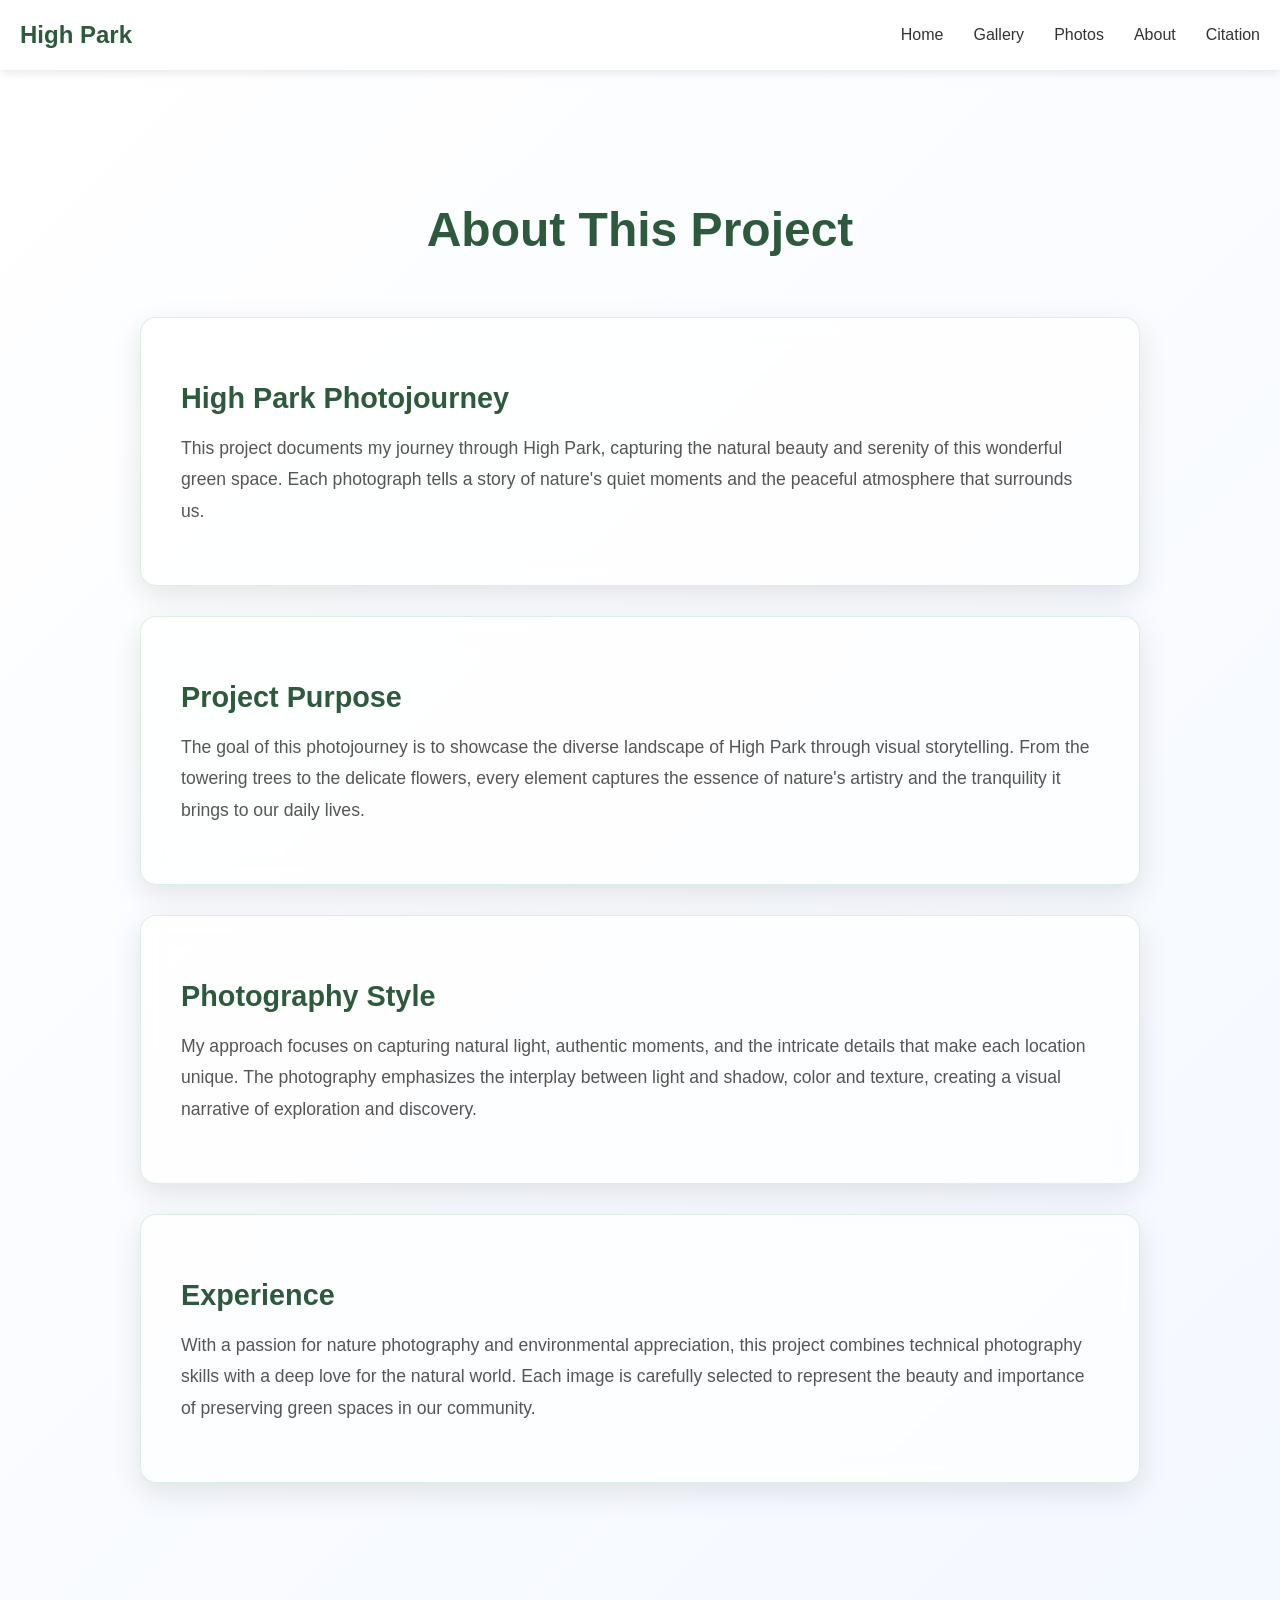
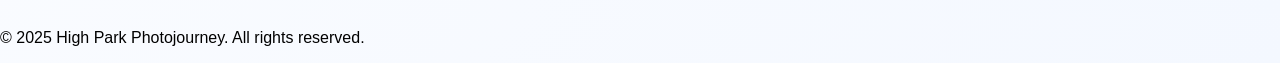
==== about.html @ 3a2fc381 "Add Nav" ====
<!DOCTYPE html>
<html lang="en">
<head>
    <meta charset="UTF-8">
    <meta name="viewport" content="width=device-width, initial-scale=1.0">
    <title>About - High Park Photojourney</title>
    <link rel="stylesheet" type="text/css" href="css/style.css">
    <link rel="stylesheet" href="https://unpkg.com/aos@2.3.4/dist/aos.css">
</head>
<body>

<nav class="navbar active">
    <div class="navbar-container">
        <div class="navbar-logo">
            <a href="index.html">High Park</a>
        </div>
        <ul class="navbar-menu">
            <li><a href="index.html#home">Home</a></li>
            <li><a href="index.html#gallery">Gallery</a></li>
            <li><a href="index.html#photos">Photos</a></li>
            <li><a href="about.html">About</a></li>
            <li><a href="citation.html">Citation</a></li>
        </ul>
    </div>
</nav>

<div class="about-section">
    <div class="about-content">
        <h1 data-aos="fade-down">About This Project</h1>
        
        <article class="about-card" data-aos="fade-up">
            <h2>High Park Photojourney</h2>
            <p>
                This project documents my journey through High Park, capturing the natural beauty 
                and serenity of this wonderful green space. Each photograph tells a story of nature's 
                quiet moments and the peaceful atmosphere that surrounds us.
            </p>
        </article>

        <article class="about-card" data-aos="fade-up" style="animation-delay: 0.2s;">
            <h2>Project Purpose</h2>
            <p>
                The goal of this photojourney is to showcase the diverse landscape of High Park 
                through visual storytelling. From the towering trees to the delicate flowers, 
                every element captures the essence of nature's artistry and the tranquility it brings 
                to our daily lives.
            </p>
        </article>

        <article class="about-card" data-aos="fade-up" style="animation-delay: 0.4s;">
            <h2>Photography Style</h2>
            <p>
                My approach focuses on capturing natural light, authentic moments, and the intricate 
                details that make each location unique. The photography emphasizes the interplay between 
                light and shadow, color and texture, creating a visual narrative of exploration and discovery.
            </p>
        </article>

        <article class="about-card" data-aos="fade-up" style="animation-delay: 0.6s;">
            <h2>Experience</h2>
            <p>
                With a passion for nature photography and environmental appreciation, this project 
                combines technical photography skills with a deep love for the natural world. Each 
                image is carefully selected to represent the beauty and importance of preserving 
                green spaces in our community.
            </p>
        </article>
    </div>
</div>

<footer class="footer">
    <p>&copy; 2025 High Park Photojourney. All rights reserved.</p>
</footer>

<script src="https://unpkg.com/aos@2.3.4/dist/aos.js"></script>
<script>
    AOS.init({
        duration: 1200,
        easing: "ease-out-cubic",
        once: false,
        offset: 120
    });
</script>
<script src="js/nav.js"></script>
</body>
</html>
---- css/style.css ----
body { 
    font-family: Arial, sans-serif;
    background: linear-gradient(135deg, #ffffff, #f4f8ff);
    color: rgb(0, 0, 0);
    min-height: 100vh;
    overflow-x: hidden;
    transition: background-color 0.8s ease;
    margin: 0;
}

h1 { 
    color: #e38484; 
}
img {
    max-width: 700px; 
    margin-top: 20px; 
}
.section { 
    margin-bottom: 60px; 
}

.bigh {
    height: 100vh;

    display: flex;

    align-items: center;     /* vertical */
    position: relative;
    overflow: hidden;
    background: linear-gradient(135deg, #ffffff, #c4f8cf);
}
.bigh-texture {
    content: "";
    position: absolute;
    top: 0;
    left: 0;
    width: 100%;
    height: 100%;
    background-image: url('../image/pexels-artempodrez-7233310.jpg');
    background-size: cover;
    background-position: center;
    background-attachment: fixed;
    opacity: 0.45;
    z-index: 1;
    pointer-events: none;
}

.bigh-content {
    position: relative;
    z-index: 3;
    display: flex;
    align-items: center;
    justify-content: center;
    gap: 20px;
}


.bigh h1 {
    margin: 0;
    justify-content: center; /* horizontal */
    z-index: 3;
}

.bigh img {
    width: 50vw;
    height:300px;
    object-fit: cover;
    z-index: 3;
}

  
body {
    margin: 0;
}

/* Navigation Bar */
.navbar {
    position: fixed;
    top: 0;
    left: 0;
    width: 100%;
    height: 70px;
    background: rgba(255, 255, 255, 0.95);
    backdrop-filter: blur(10px);
    box-shadow: 0 2px 10px rgba(0, 0, 0, 0.1);
    z-index: 1000;
    opacity: 0;
    transform: translateY(-100%);
    transition: all 0.3s ease;
}

.navbar.active {
    opacity: 1;
    transform: translateY(0);
}

.navbar-container {
    max-width: 1400px;
    margin: 0 auto;
    padding: 0 20px;
    height: 100%;
    display: flex;
    justify-content: space-between;
    align-items: center;
}

.navbar-logo a {
    font-size: 1.5rem;
    font-weight: 700;
    color: #2d5a3d;
    text-decoration: none;
    transition: color 0.3s ease;
}

.navbar-logo a:hover {
    color: #46b46e;
}

.navbar-menu {
    display: flex;
    list-style: none;
    gap: 30px;
    margin: 0;
    padding: 0;
}

.navbar-menu a {
    color: #333;
    text-decoration: none;
    font-size: 1rem;
    font-weight: 500;
    position: relative;
    transition: color 0.3s ease;
}

.navbar-menu a::after {
    content: "";
    position: absolute;
    bottom: -5px;
    left: 0;
    width: 0;
    height: 2px;
    background: #46b46e;
    transition: width 0.3s ease;
}

.navbar-menu a:hover {
    color: #2d5a3d;
}

.navbar-menu a:hover::after {
    width: 100%;
}

/* Responsive navbar */
@media (max-width: 768px) {
    .navbar-container {
        flex-direction: column;
        padding: 0 15px;
    }

    .navbar-menu {
        gap: 15px;
        flex-wrap: wrap;
        justify-content: center;
    }

    .navbar-menu a {
        font-size: 0.9rem;
    }

    .navbar {
        height: auto;
        padding: 15px 0;
    }
}

@media (max-width: 480px) {
    .navbar-logo a {
        font-size: 1.2rem;
    }

    .navbar-menu {
        gap: 10px;
    }

    .navbar-menu a {
        font-size: 0.8rem;
    }
}


#i4wlz {
    z-index: 3;
    top: 379px;
    left: 134px;
    float: left;
    position: absolute;
}
  
#iyi3k {
    border-radius: 20px;
    top: 15vh;
    left: 19vh;
    z-index: 3;
}
  
#iiyzl {
    width: 30vw;
    border-radius: 20px;
    z-index: 13;
    overflow: auto;
    display: inline;
    position: absolute;
    left: 55%;
}
  
#iz1k4 {
    width: 148vw;
    overflow: clip;
    float: left;
    position: absolute;
    top: 0%;
    z-index: 0;
    height: 150vh;
    right: 0%;
}
  
.gjs-row {
    display: flex;
    flex-wrap: wrap;
    gap: 20px;
    padding: 40px 20px;
    width: 100%;
    justify-content: center;
    align-items: center;
    margin: 0 auto;
}

.gjs-cell {
    flex: 1;
    min-width: 300px;
    max-width: 45%;
    display: flex;
    justify-content: center;
    align-items: center;
    position: relative;
    height: auto;
}

.c11738 {
    width: 100%;
    max-width: 30vw;
    height: auto;
    border-radius: 19px;
    position: relative;
    top: auto;
    left: auto;
}

.c47275 {
    position: relative;
    display: block;
    text-align: center;
    width: 100%;
    margin-bottom: 15px;
    font-size: 1.1rem;
    color: #235d3f;
    font-weight: 600;
}

#iiyzl {
    width: 100%;
    max-width: 30vw;
    height: auto;
    border-radius: 20px;
    position: relative;
    left: auto;
    display: block;
}
  
@media (max-width: 768px) {
    .gjs-cell {
      width: 100%;
      display: block;
    }
}
  


.nature-gallery{
    position:relative;
    min-height:500vh;
    overflow:hidden;

    padding:8vh 0;

    background:
    radial-gradient(circle at 20% 20%,
    rgba(110,255,160,.15),
    transparent 35%),

    radial-gradient(circle at 80% 40%,
    rgba(180,255,180,.18),
    transparent 40%),

    linear-gradient(
    180deg,
    #f4fff4 0%,
    #eaf7ea 25%,
    #dff3df 50%,
    #edf9ed 75%,
    #ffffff 100%);
}

/* 背景光斑 */

.bg-blob{
    position:absolute;
    border-radius:50%;
    filter:blur(120px);
    z-index:0;
}

.blob1{
    width:500px;
    height:500px;
    background:#76ff8f;
    top:20vh;
    left:-100px;
    opacity:.18;
}

.blob2{
    width:700px;
    height:700px;
    background:#95ff95;
    right:-200px;
    top:160vh;
    opacity:.15;
}

.blob3{
    width:600px;
    height:600px;
    background:#3ccf91;
    left:20vw;
    bottom:40vh;
    opacity:.1;
}

.gallery-item{
    position:relative;
    z-index:2;

    display:flex;
    align-items:center;

    gap:3vw;

    width:90vw;

    margin:18vh auto;
    border: 2px solid rgba(70, 180, 110, 0.25);
    border-radius: 24px;
    transition: all 0.6s ease;
    padding: 30px;
    background: rgba(255, 255, 255, 0.4);

    backdrop-filter: blur(10px);

    transition: all 0.4s ease;

}

.gallery-item.right{
    flex-direction:row-reverse;
}

/* 大小錯落 */

.gallery-item.small img{
    width:40vw;
    height:30vh;
}

.gallery-item.medium img{
    width:50vw;
    height:36vh;
}

.gallery-item.large img{
    width:65vw;
    height:45vh;
}

.gallery-item img{
    object-fit:cover;

    border-radius:28px;

    box-shadow:
    0 30px 60px rgba(0,0,0,.12);

    transition:
    transform .6s ease,
    box-shadow .6s ease;

    position:relative;
}

.gallery-item img::before {
    content: "";
    position: absolute;
    top: 0;
    left: 0;
    right: 0;
    bottom: 0;
    background: linear-gradient(135deg, rgba(255,255,255,0.1) 0%, transparent 50%);
    pointer-events: none;
    border-radius: 28px;
}

.gallery-item img:hover{
    transform:
        scale(1.03)
        rotate(-1deg);

    box-shadow:
    0 40px 80px rgba(0,0,0,.18);
}

/* 圖片裝飾框 */

.gallery-item img::after{
    content:"";
}

.gallery-item::before{
    content:"";

    position:absolute;

    width:120px;
    height:120px;

    border:2px solid rgba(70,180,110,.25);

    border-radius:24px;

    top:-20px;

    left:-20px;

    z-index:-1;
}

/* 文字 */

.content{
    max-width:28vw;
    position: relative;
}

.content h3 {
    font-size: 2rem;
    margin-bottom: 1rem;
    color: #235d3f;
    position: relative;
    padding-bottom: 10px;
}

.content h3::after {
    content: "";
    position: absolute;
    bottom: 0;
    left: 0;
    width: 0;
    height: 3px;
    background: linear-gradient(90deg, rgba(70, 180, 110, 0.8), transparent);
    transition: width 0.6s ease;
}

.gallery-item:hover .content h3::after {
    width: 80px;
}

.content p{
    color:#4d5f55;
    font-size:1.1rem;
    line-height:1.8;
}

.content::before {
    content: "";
    position: absolute;
    left: -20px;
    top: 0;
    width: 4px;
    height: 60px;
    background: linear-gradient(180deg, rgba(70, 180, 110, 0.8), transparent);
    border-radius: 2px;
}

/* 響應式 */

@media(max-width:900px){

    .gallery-item,
    .gallery-item.right{
        flex-direction:column;
    }

    .gallery-item img,
    .gallery-item.small img,
    .gallery-item.medium img,
    .gallery-item.large img{
        width:90vw;
        height:35vh;
    }

    .content{
        max-width:90vw;
    }

    .gallery-item::before {
        width: 80px;
        height: 80px;
        top: -15px;
        left: -15px;
    }

    .gallery-item.right::before {
        left: auto;
        right: -15px;
    }
}








/* About Section */
.about-section {
    min-height: 100vh;
    padding: 100px 20px;
    background: linear-gradient(135deg, #ffffff, #f4f8ff);
    margin-top: 70px;
}

.about-content {
    max-width: 1000px;
    margin: 0 auto;
}

.about-content h1 {
    text-align: center;
    font-size: 3rem;
    color: #2d5a3d;
    margin-bottom: 60px;
}

.about-card {
    background: rgba(255, 255, 255, 0.7);
    backdrop-filter: blur(10px);
    padding: 40px;
    margin-bottom: 30px;
    border-radius: 16px;
    border: 1px solid rgba(70, 180, 110, 0.2);
    box-shadow: 0 10px 30px rgba(0, 0, 0, 0.1);
    transition: all 0.3s ease;
}

.about-card:hover {
    box-shadow: 0 20px 40px rgba(0, 0, 0, 0.15);
    transform: translateY(-5px);
}

.about-card h2 {
    color: #2d5a3d;
    font-size: 1.8rem;
    margin-bottom: 15px;
}

.about-card p {
    color: #555;
    font-size: 1.1rem;
    line-height: 1.8;
}
















/* Citation Section */
.citation-section {
    min-height: 100vh;
    padding: 100px 20px;
    background: linear-gradient(135deg, #ffffff, #f4f8ff);
    margin-top: 70px;
}

.citation-content {
    max-width: 1200px;
    margin: 0 auto;
}

.citation-content h1 {
    text-align: center;
    font-size: 3rem;
    color: #2d5a3d;
    margin-bottom: 20px;
}

.citation-intro {
    text-align: center;
    font-size: 1.2rem;
    color: #666;
    margin-bottom: 60px;
}

.citation-container {
    display: flex;
    flex-direction: column;
    gap: 40px;
}

.citation-group {
    background: rgba(255, 255, 255, 0.7);
    backdrop-filter: blur(10px);
    padding: 40px;
    border-radius: 16px;
    border: 1px solid rgba(70, 180, 110, 0.2);
    box-shadow: 0 10px 30px rgba(0, 0, 0, 0.1);
    transition: all 0.3s ease;
}

.citation-group:hover {
    box-shadow: 0 20px 40px rgba(0, 0, 0, 0.15);
    transform: translateY(-5px);
}

.citation-group h2 {
    color: #2d5a3d;
    font-size: 1.8rem;
    margin-bottom: 25px;
    padding-bottom: 10px;
    border-bottom: 2px solid rgba(70, 180, 110, 0.3);
}

.citation-item {
    margin-bottom: 25px;
    padding-bottom: 25px;
    border-bottom: 1px solid rgba(70, 180, 110, 0.1);
}

.citation-item:last-child {
    margin-bottom: 0;
    padding-bottom: 0;
    border-bottom: none;
}

.citation-item h3 {
    color: #46b46e;
    font-size: 1.3rem;
    margin-bottom: 10px;
}

.citation-item p {
    color: #555;
    font-size: 1rem;
    line-height: 1.6;
    margin-bottom: 8px;
}

.citation-item a {
    color: #46b46e;
    text-decoration: none;
    font-weight: 600;
    transition: color 0.3s ease;
}

.citation-item a:hover {
    color: #2d5a3d;
    text-decoration: underline;
}

.citation-item ul {
    margin: 15px 0;
    padding-left: 25px;
}

.citation-item ul li {
    color: #555;
    font-size: 1rem;
    line-height: 1.6;
    margin-bottom: 8px;
}

.citation-attribution {
    background: linear-gradient(135deg, rgba(70, 180, 110, 0.1), rgba(100, 150, 200, 0.05));
    border: 2px solid rgba(70, 180, 110, 0.3);
}

.citation-attribution .citation-item {
    border-bottom: none;
    padding-bottom: 0;
}

/* Responsive */
@media (max-width: 768px) {
    .citation-content h1 {
        font-size: 2rem;
    }

    .citation-group {
        padding: 25px;
    }

    .citation-group h2 {
        font-size: 1.5rem;
    }

    .citation-item h3 {
        font-size: 1.1rem;
    }

    .citation-item p {
        font-size: 0.95rem;
    }

    .citation-intro {
        font-size: 1rem;
    }
}

@media (max-width: 480px) {
    .citation-content h1 {
        font-size: 1.5rem;
    }

    .citation-group {
        padding: 20px;
    }

    .citation-group h2 {
        font-size: 1.3rem;
    }

    .citation-item h3 {
        font-size: 1rem;
    }

    .citation-item p {
        font-size: 0.9rem;
    }
}
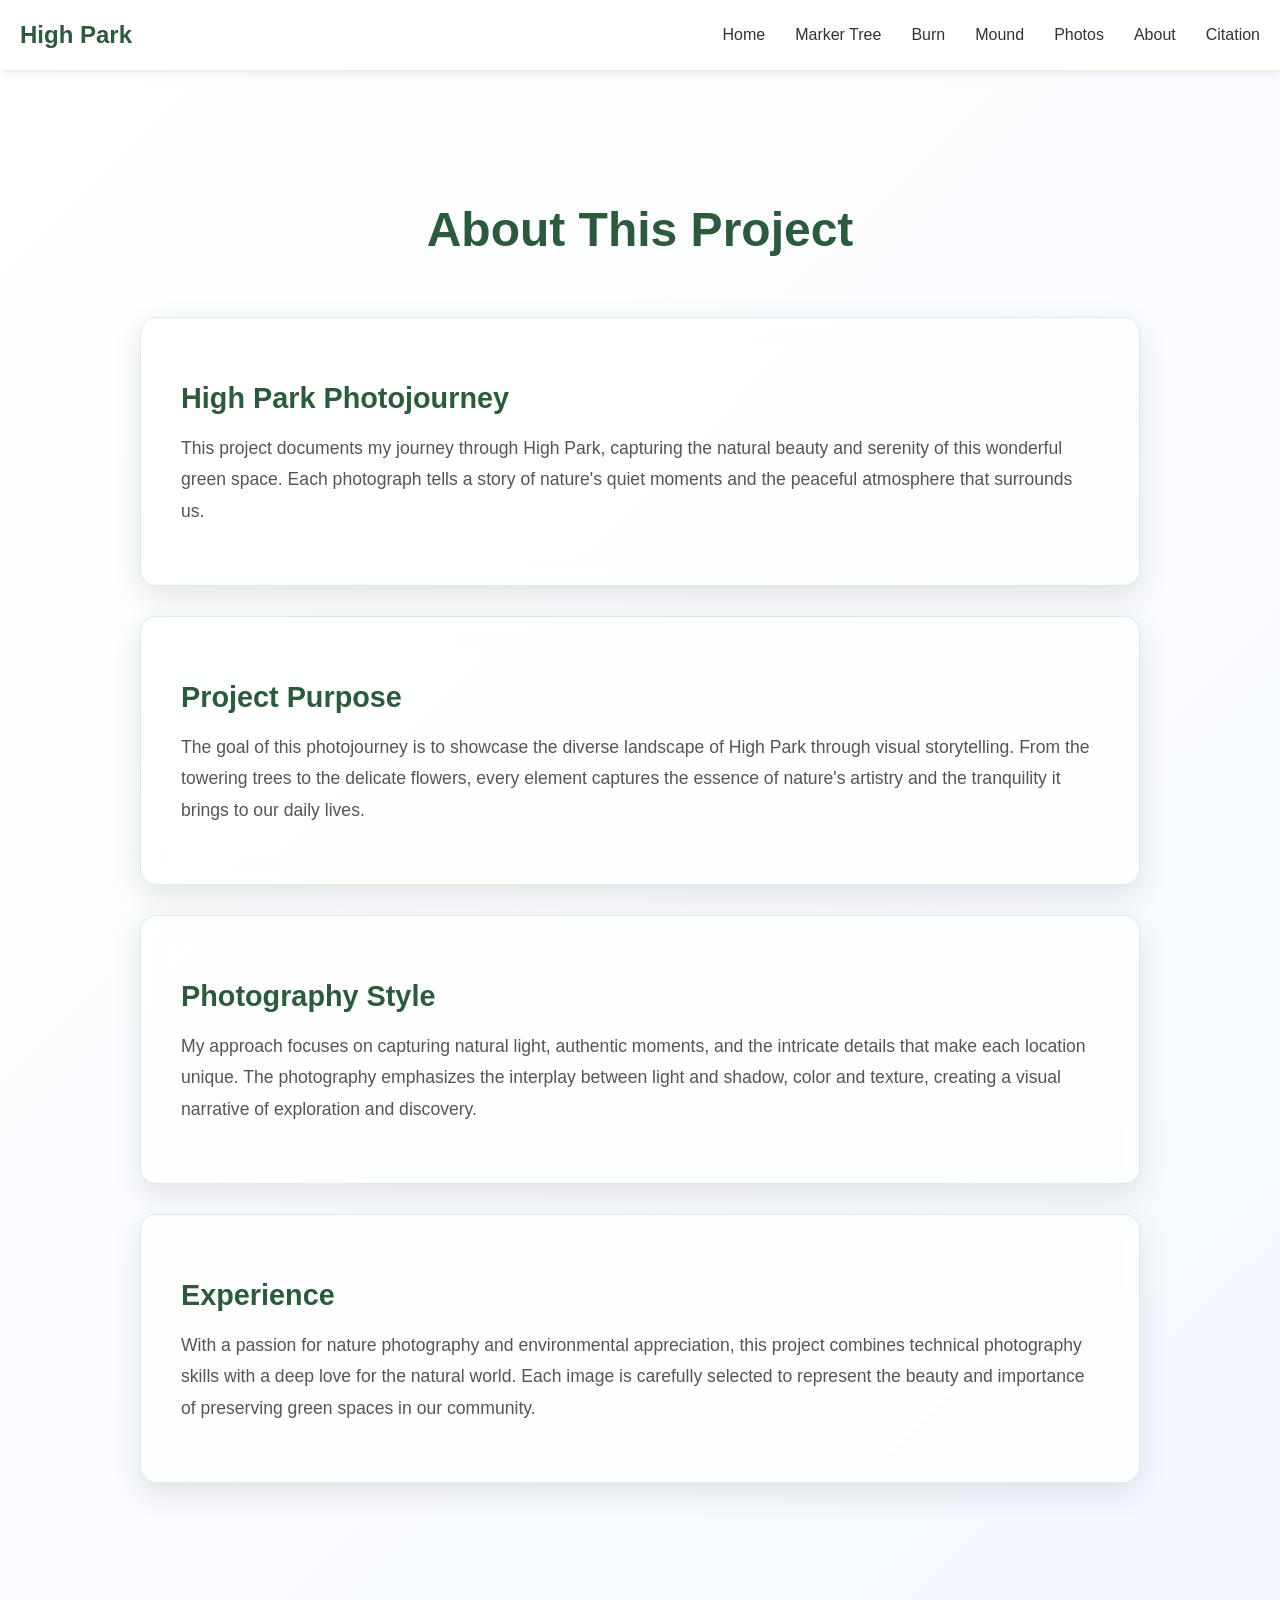
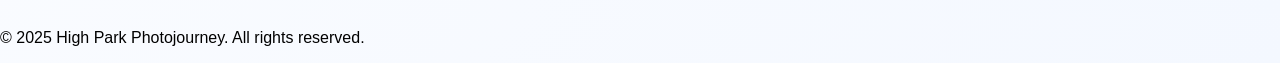
==== commit f8d0f382: "Adding real content" ====
--- a/about.html
+++ b/about.html
@@ -6,6 +6,7 @@
     <title>About - High Park Photojourney</title>
     <link rel="stylesheet" type="text/css" href="css/style.css">
     <link rel="stylesheet" href="https://unpkg.com/aos@2.3.4/dist/aos.css">
+    <link rel="icon" type="image/png" href="image/ico.png">
 </head>
 <body>
 
@@ -16,7 +17,9 @@
         </div>
         <ul class="navbar-menu">
             <li><a href="index.html#home">Home</a></li>
-            <li><a href="index.html#gallery">Gallery</a></li>
+            <li><a href="index.html#markers_tree">Marker Tree</a></li>
+            <li><a href="index.html#burn">Burn</a></li>
+            <li><a href="index.html#mound">Mound</a></li>
             <li><a href="index.html#photos">Photos</a></li>
             <li><a href="about.html">About</a></li>
             <li><a href="citation.html">Citation</a></li>
--- a/css/style.css
+++ b/css/style.css
@@ -290,7 +290,6 @@
 
 .nature-gallery{
     position:relative;
-    min-height:500vh;
     overflow:hidden;
 
     padding:8vh 0;
@@ -381,17 +380,14 @@
 
 .gallery-item.small img{
     width:40vw;
-    height:30vh;
 }
 
 .gallery-item.medium img{
     width:50vw;
-    height:36vh;
 }
 
 .gallery-item.large img{
     width:65vw;
-    height:45vh;
 }
 
 .gallery-item img{
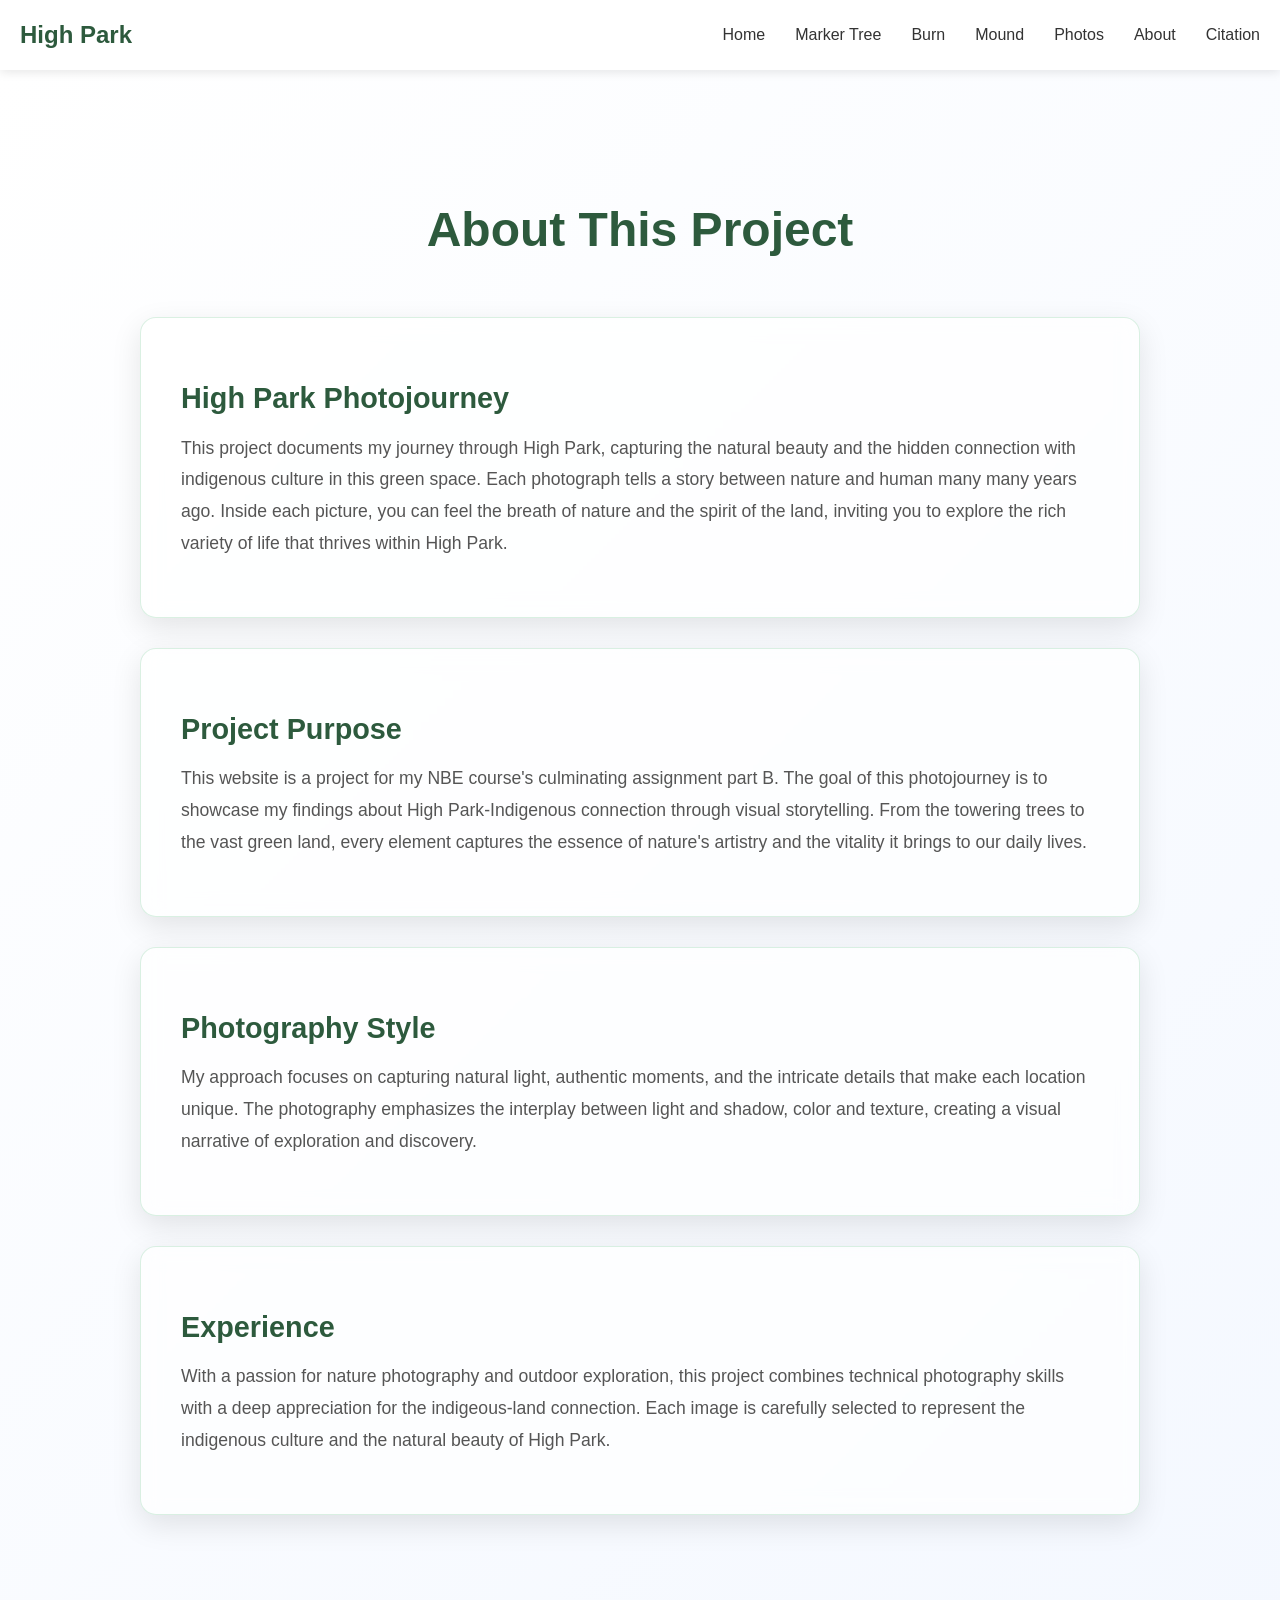
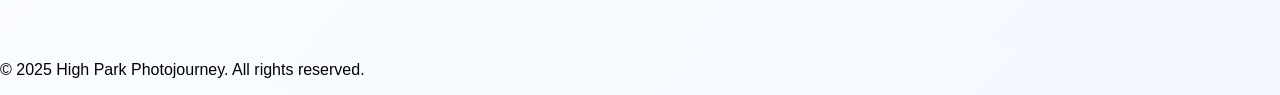
==== commit 7d050d35: "reword about page" ====
--- a/about.html
+++ b/about.html
@@ -35,17 +35,17 @@
             <h2>High Park Photojourney</h2>
             <p>
                 This project documents my journey through High Park, capturing the natural beauty 
-                and serenity of this wonderful green space. Each photograph tells a story of nature's 
-                quiet moments and the peaceful atmosphere that surrounds us.
+                and the hidden connection with indigenous culture in this green space. Each photograph tells a story between nature 
+                and human many many years ago. Inside each picture, you can feel the breath of nature and the spirit of the land, inviting you to explore the rich variety of life that thrives within High Park.
             </p>
         </article>
 
         <article class="about-card" data-aos="fade-up" style="animation-delay: 0.2s;">
             <h2>Project Purpose</h2>
             <p>
-                The goal of this photojourney is to showcase the diverse landscape of High Park 
-                through visual storytelling. From the towering trees to the delicate flowers, 
-                every element captures the essence of nature's artistry and the tranquility it brings 
+                This website is a project for my NBE course's culminating assignment part B. The goal of this photojourney is to showcase my findings about High Park-Indigenous connection 
+                through visual storytelling. From the towering trees to the vast green land, 
+                every element captures the essence of nature's artistry and the vitality it brings 
                 to our daily lives.
             </p>
         </article>
@@ -62,10 +62,9 @@
         <article class="about-card" data-aos="fade-up" style="animation-delay: 0.6s;">
             <h2>Experience</h2>
             <p>
-                With a passion for nature photography and environmental appreciation, this project 
-                combines technical photography skills with a deep love for the natural world. Each 
-                image is carefully selected to represent the beauty and importance of preserving 
-                green spaces in our community.
+                With a passion for nature photography and outdoor exploration, this project 
+                combines technical photography skills with a deep appreciation for the indigeous-land connection. Each 
+                image is carefully selected to represent the indigenous culture and the natural beauty of High Park.
             </p>
         </article>
     </div>
--- a/css/style.css
+++ b/css/style.css
@@ -6,6 +6,49 @@
     overflow-x: hidden;
     transition: background-color 0.8s ease;
     margin: 0;
+}
+
+#page-loader {
+    position: fixed;
+    inset: 0;
+    display: flex;
+    justify-content: center;
+    align-items: center;
+    background: #ffffff;
+    z-index: 2000;
+    transition: opacity 0.5s ease, visibility 0.5s ease;
+}
+
+#page-loader.loader-hidden {
+    opacity: 0;
+    visibility: hidden;
+}
+
+.loader-inner {
+    text-align: center;
+}
+
+.loader-logo {
+    width: 20vw;
+    height: 20vw;
+    margin: 0 auto 14px;
+    border-radius: 50%;
+    background: url("../image/ico.png") center/contain no-repeat;
+    background-color: #e2f2e8;
+    box-shadow: 0 0 0 4px rgba(70, 180, 110, 0.12);
+    animation: loader-pulse 1.4s ease-in-out infinite;
+}
+
+@keyframes loader-pulse {
+    0%, 100% { transform: scale(1); box-shadow: 0 0 0 4px rgba(70, 180, 110, 0.12); }
+    50% { transform: scale(1.05); box-shadow: 0 0 0 18px rgba(70, 180, 110, 0.04); }
+}
+
+#page-loader p {
+    margin: 0;
+    font-size: 1rem;
+    color: #235d3f;
+    letter-spacing: 0.04em;
 }
 
 h1 { 
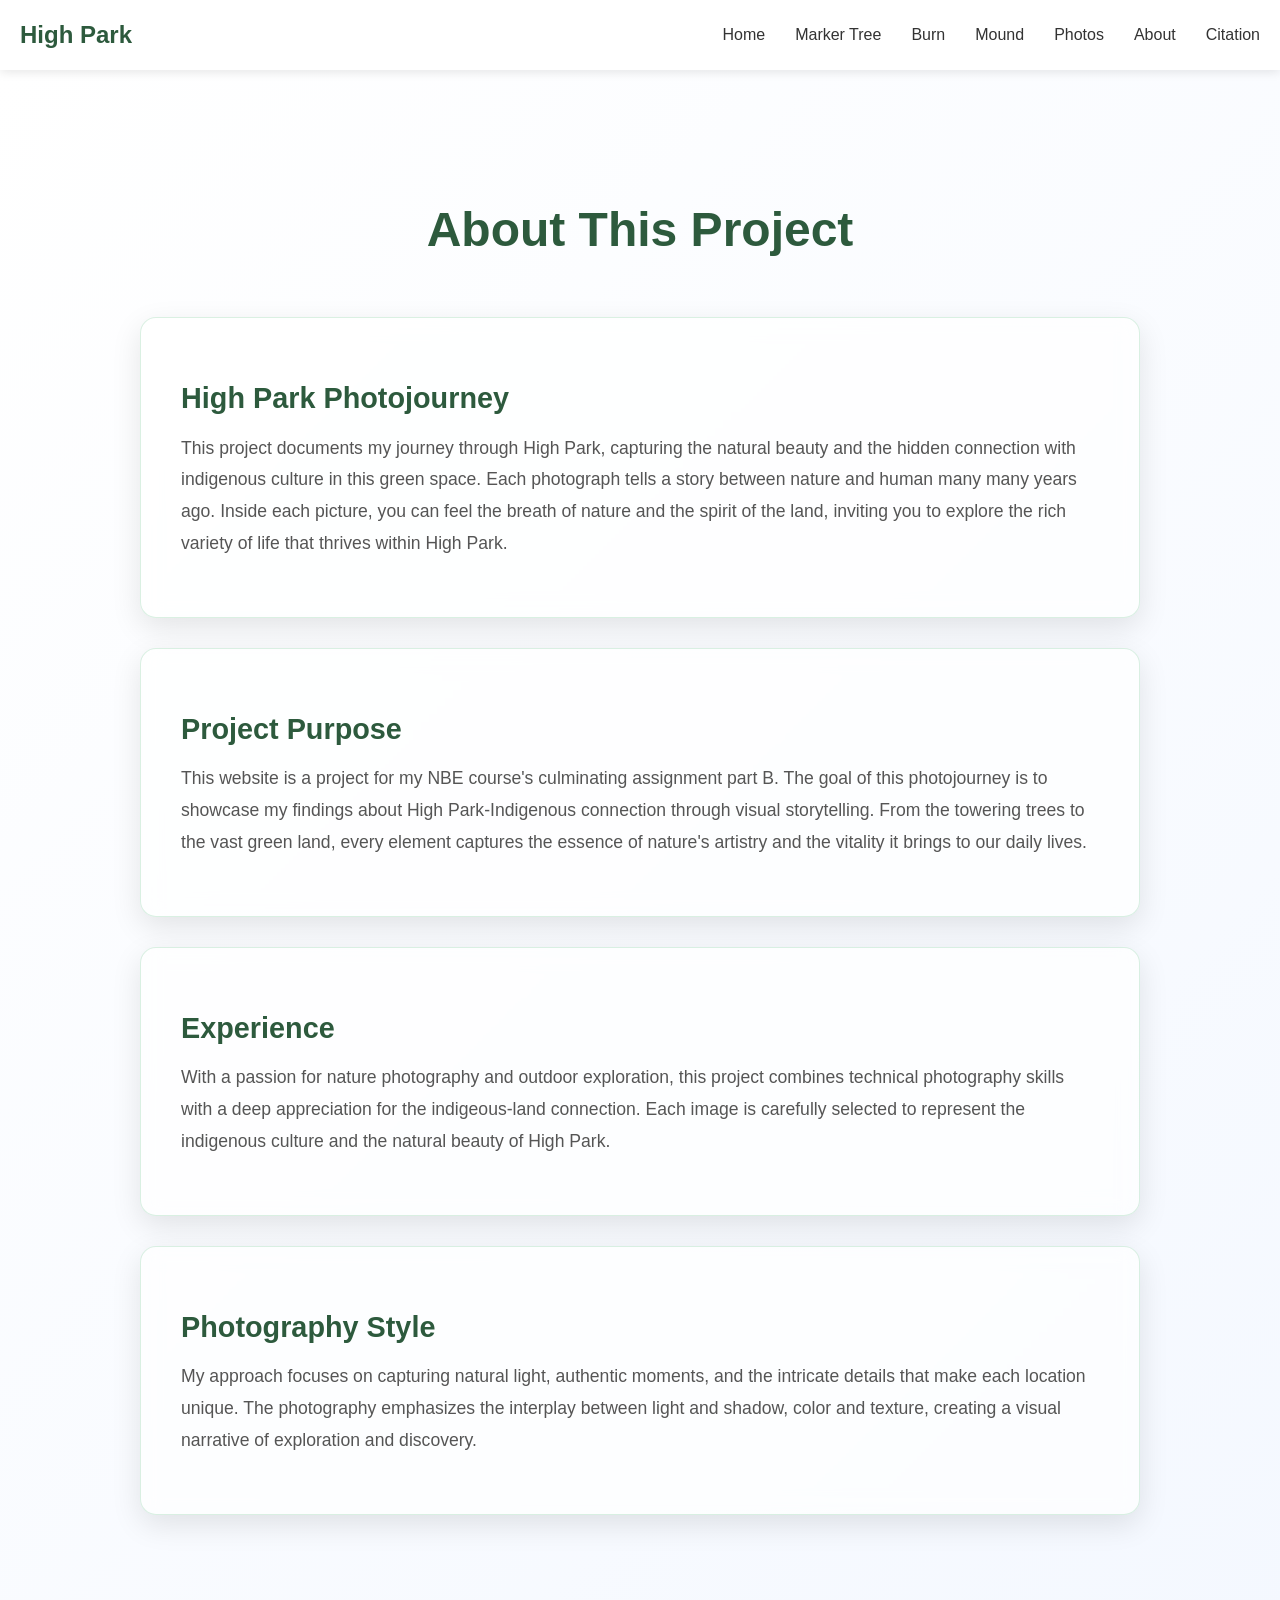
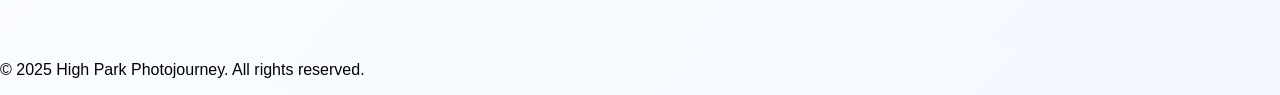
==== commit 01f4a850: "fix citatons" ====
--- a/about.html
+++ b/about.html
@@ -51,20 +51,20 @@
         </article>
 
         <article class="about-card" data-aos="fade-up" style="animation-delay: 0.4s;">
+            <h2>Experience</h2>
+            <p>
+                With a passion for nature photography and outdoor exploration, this project 
+                combines technical photography skills with a deep appreciation for the indigeous-land connection. Each 
+                image is carefully selected to represent the indigenous culture and the natural beauty of High Park.
+            </p>
+        </article>
+
+        <article class="about-card" data-aos="fade-up" style="animation-delay: 0.6s;">
             <h2>Photography Style</h2>
             <p>
                 My approach focuses on capturing natural light, authentic moments, and the intricate 
                 details that make each location unique. The photography emphasizes the interplay between 
                 light and shadow, color and texture, creating a visual narrative of exploration and discovery.
-            </p>
-        </article>
-
-        <article class="about-card" data-aos="fade-up" style="animation-delay: 0.6s;">
-            <h2>Experience</h2>
-            <p>
-                With a passion for nature photography and outdoor exploration, this project 
-                combines technical photography skills with a deep appreciation for the indigeous-land connection. Each 
-                image is carefully selected to represent the indigenous culture and the natural beauty of High Park.
             </p>
         </article>
     </div>
